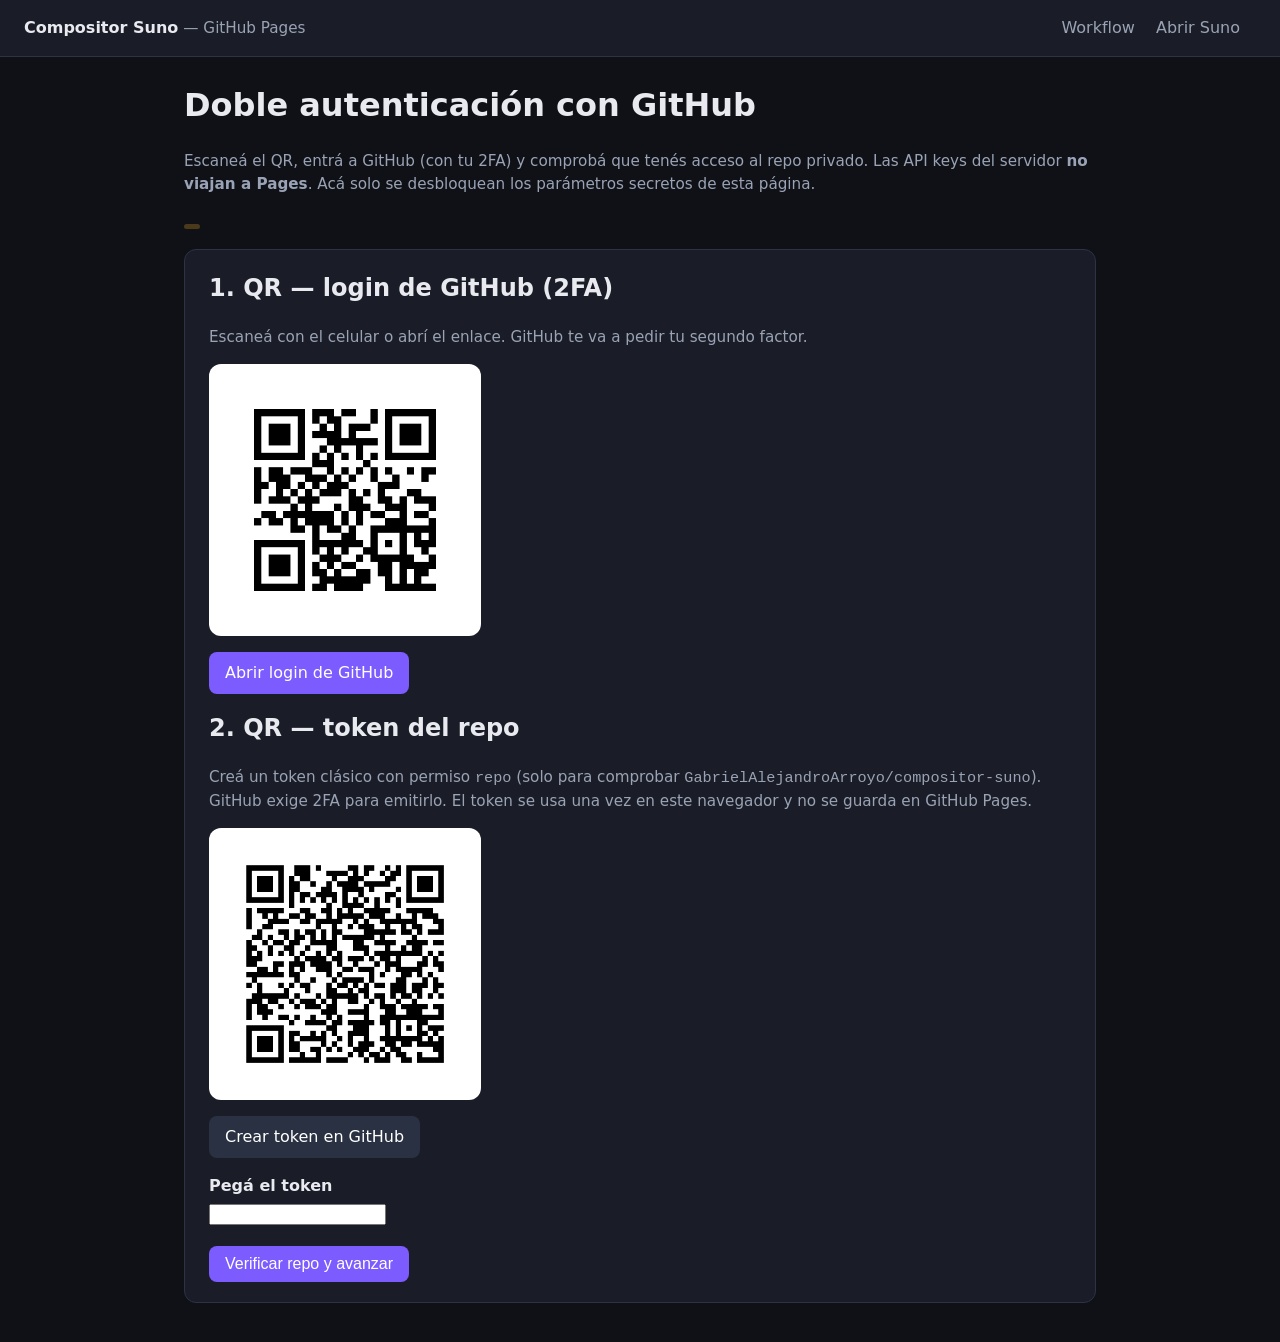
==== login.html @ 5a6c8473 "Actualizar sitio estÃ¡tico del compositor Suno" ====
<!DOCTYPE html>
<html lang="es">
<head>
  <meta charset="utf-8">
  <meta name="viewport" content="width=device-width, initial-scale=1">
  <title>Doble autenticación GitHub — Compositor Suno</title>
  <link rel="stylesheet" href="style.css">
</head>
<body>
  <header class="site-header">
    <div>
      <strong>Compositor Suno</strong>
      <span class="muted"> — GitHub Pages</span>
    </div>
    <nav>
      <a href="index.html">Workflow</a>
      <a href="https://suno.com/create" target="_blank" rel="noopener">Abrir Suno</a>
    </nav>
  </header>
  <main>
    <h1>Doble autenticación con GitHub</h1>
    <p class="muted">
      Escaneá el QR, entrá a GitHub (con tu 2FA) y comprobá que tenés acceso al repo privado.
      Las API keys del servidor <strong>no viajan a Pages</strong>. Acá solo se desbloquean los parámetros secretos de esta página.
    </p>
    <p id="auth-error" class="badge badge-warn" hidden></p>

    <section class="card qr-card" id="auth-box">
      <h2>1. QR — login de GitHub (2FA)</h2>
      <p class="muted">Escaneá con el celular o abrí el enlace. GitHub te va a pedir tu segundo factor.</p>
      <div class="qr-box">
        <img id="qr-login" src="data/qr-github-login.png" alt="QR para iniciar sesión en GitHub" width="240" height="240">
      </div>
      <p><a class="btn" id="open-github-login" href="https://github.com/login" target="_blank" rel="noopener">Abrir login de GitHub</a></p>

      <h2>2. QR — token del repo</h2>
      <p class="muted">
        Creá un token clásico con permiso <code>repo</code> (solo para comprobar
        <code id="repo-label">el repo privado</code>). GitHub exige 2FA para emitirlo.
        El token se usa una vez en este navegador y no se guarda en GitHub Pages.
      </p>
      <div class="qr-box">
        <img id="qr-token" src="data/qr-github-token.png" alt="QR para crear el token de GitHub" width="240" height="240">
      </div>
      <p><a class="btn btn-secondary" id="open-github-token" href="https://github.com/settings/tokens/new?description=compositor-suno-pages&amp;scopes=repo" target="_blank" rel="noopener">Crear token en GitHub</a></p>

      <form id="github-token-form" autocomplete="off">
        <label for="github_token">Pegá el token</label>
        <input type="password" id="github_token" name="token" autocomplete="off" spellcheck="false" required>
        <div class="actions">
          <button type="submit" class="btn" id="verify-github">Verificar repo y avanzar</button>
          <span class="muted" id="auth-status"></span>
        </div>
      </form>
    </section>

    <section class="card" id="auth-ok" hidden>
      <p>Sesión de Pages: <strong id="auth-user"></strong>. Repo verificado.</p>
      <div class="actions">
        <a class="btn" href="index.html#sec-secrets">Ir a los parámetros secretos</a>
        <button type="button" class="btn btn-secondary" id="auth-logout">Cerrar sesión</button>
      </div>
    </section>
  </main>
  <script src="pages_auth.js"></script>
  <script>
    PagesAuth.bootLogin();
  </script>
</body>
</html>
---- style.css ----
:root {
  --bg: #0f1117;
  --surface: #1a1d27;
  --border: #2d3344;
  --text: #e8eaef;
  --muted: #9aa3b5;
  --accent: #7c5cff;
  --accent-hover: #9b82ff;
  --ok: #3dd68c;
  --warn: #f5a623;
}

* {
  box-sizing: border-box;
}

body {
  margin: 0;
  font-family: "Segoe UI", system-ui, sans-serif;
  background: var(--bg);
  color: var(--text);
  line-height: 1.5;
}

a {
  color: var(--accent-hover);
}

header.site-header {
  border-bottom: 1px solid var(--border);
  background: var(--surface);
  padding: 1rem 1.5rem;
  display: flex;
  align-items: center;
  justify-content: space-between;
  gap: 1rem;
  flex-wrap: wrap;
}

header.site-header nav a {
  margin-right: 1rem;
  text-decoration: none;
  color: var(--muted);
}

header.site-header nav a:hover {
  color: var(--text);
}

main {
  max-width: 960px;
  margin: 0 auto;
  padding: 1.5rem;
}

.composer-nav {
  display: flex;
  flex-wrap: wrap;
  gap: 0.5rem;
  margin-bottom: 1rem;
  position: sticky;
  top: 0;
  z-index: 5;
  background: var(--bg);
  padding: 0.5rem 0;
  border-bottom: 1px solid var(--border);
}

.composer-nav a {
  font-size: 0.85rem;
  padding: 0.35rem 0.65rem;
  border-radius: 999px;
  background: var(--surface);
  border: 1px solid var(--border);
  text-decoration: none;
  color: var(--text);
}

.composer-nav a:hover {
  border-color: var(--accent);
}

.composer-section {
  margin-bottom: 1.5rem;
  padding-bottom: 0.5rem;
  border-bottom: 1px dashed var(--border);
}

.composer-section-highlight {
  background: #151928;
  border-radius: 12px;
  padding: 1rem 1.25rem;
  border: 1px solid #3d3560;
}

.composer-preview {
  position: sticky;
  top: 3rem;
  z-index: 4;
  margin-bottom: 1rem;
}

.preview-text {
  margin: 0;
  font-size: 0.9rem;
  white-space: pre-wrap;
  color: var(--muted);
}

.option-grid-full {
  max-height: none;
}

.card {
  background: var(--surface);
  border: 1px solid var(--border);
  border-radius: 12px;
  padding: 1.25rem 1.5rem;
  margin-bottom: 1rem;
}

h1, h2, h3 {
  margin-top: 0;
}

.muted {
  color: var(--muted);
  font-size: 0.95rem;
}

.badge {
  display: inline-block;
  padding: 0.15rem 0.5rem;
  border-radius: 999px;
  font-size: 0.8rem;
  background: #2a3142;
}

.badge-warn {
  background: #4a3a1a;
  color: var(--warn);
}

label {
  display: block;
  margin: 0.75rem 0 0.25rem;
  font-weight: 600;
}

input[type="text"],
input[type="number"],
textarea,
select {
  width: 100%;
  padding: 0.55rem 0.65rem;
  border-radius: 8px;
  border: 1px solid var(--border);
  background: #12151e;
  color: var(--text);
}

textarea {
  min-height: 100px;
  resize: vertical;
}

.row {
  display: grid;
  grid-template-columns: 1fr 1fr;
  gap: 1rem;
}

@media (max-width: 640px) {
  .row {
    grid-template-columns: 1fr;
  }
}

.btn {
  display: inline-block;
  padding: 0.55rem 1rem;
  border-radius: 8px;
  border: none;
  background: var(--accent);
  color: #fff;
  cursor: pointer;
  text-decoration: none;
  font-size: 1rem;
}

.btn:hover {
  background: var(--accent-hover);
}

.btn-secondary {
  background: #2a3142;
}

.btn-secondary:hover {
  background: #3a4358;
}

.actions {
  display: flex;
  gap: 0.75rem;
  margin-top: 1.25rem;
  flex-wrap: wrap;
}

.progress {
  display: flex;
  gap: 0.5rem;
  margin-bottom: 1rem;
}

.progress span {
  flex: 1;
  text-align: center;
  padding: 0.35rem;
  border-radius: 6px;
  background: #222733;
  font-size: 0.85rem;
  color: var(--muted);
}

.progress span.active {
  background: var(--accent);
  color: #fff;
}

.copy-block {
  position: relative;
}

.copy-block pre {
  background: #12151e;
  border: 1px solid var(--border);
  border-radius: 8px;
  padding: 1rem;
  overflow-x: auto;
  white-space: pre-wrap;
  word-break: break-word;
}

.copy-block button {
  position: absolute;
  top: 0.5rem;
  right: 0.5rem;
  font-size: 0.8rem;
  padding: 0.25rem 0.5rem;
}

.tips {
  font-size: 0.9rem;
  color: var(--muted);
  border-left: 3px solid var(--accent);
  padding-left: 0.75rem;
  margin: 1rem 0;
}

ul.checklist li {
  margin-bottom: 0.35rem;
}

.option-fieldset {
  border: 1px solid var(--border);
  border-radius: 10px;
  padding: 0.75rem 1rem 1rem;
  margin: 1rem 0;
}

.option-fieldset legend {
  padding: 0 0.35rem;
  font-weight: 600;
}

.option-grid {
  display: flex;
  flex-wrap: wrap;
  gap: 0.45rem;
  max-height: 280px;
  overflow-y: auto;
  padding: 0.25rem 0;
}

.option-grid-radio .option-chip {
  min-width: 140px;
}

.option-chip {
  display: inline-flex;
  align-items: center;
  gap: 0.35rem;
  padding: 0.35rem 0.55rem;
  border-radius: 999px;
  border: 1px solid var(--border);
  background: #12151e;
  font-size: 0.85rem;
  cursor: pointer;
}

.option-chip input {
  width: auto;
  margin: 0;
}

.option-chip:has(input:checked) {
  border-color: var(--accent);
  background: #252040;
}

.option-chip.is-probable {
  border-color: var(--ok);
}

.option-chip.is-outside {
  border-color: var(--warn);
}

.extra-input {
  margin-top: 0.65rem;
  font-size: 0.9rem;
}

.workflow-progress {
  flex-wrap: wrap;
}

.workflow-progress span {
  flex: 1 1 160px;
}

.suggestion-list {
  display: grid;
  gap: 0.6rem;
  margin-bottom: 1rem;
}

.suggestion {
  display: grid;
  grid-template-columns: auto 1fr;
  gap: 0.6rem;
  padding: 0.7rem 0.85rem;
  border: 1px solid var(--border);
  border-radius: 10px;
  background: #12151e;
  cursor: pointer;
}

.suggestion input {
  width: auto;
  margin-top: 0.3rem;
}

.suggestion p {
  margin: 0.2rem 0;
  font-size: 0.85rem;
}

.suggestion:has(input:checked) {
  border-color: var(--accent);
  background: #252040;
}

.suggestion.is-top {
  border-color: var(--ok);
}

.chips {
  display: flex;
  flex-wrap: wrap;
  gap: 0.3rem;
  margin-top: 0.35rem;
}

.chip {
  padding: 0.15rem 0.5rem;
  border-radius: 999px;
  border: 1px solid var(--border);
  font-size: 0.78rem;
  color: var(--muted);
}

.summary-list li {
  margin-bottom: 0.4rem;
}

.doc-list li {
  margin-bottom: 0.35rem;
}

.article-body h1,
.article-body h2,
.article-body h3 {
  margin-top: 1.25rem;
}

.article-body img {
  max-width: 100%;
}

.qr-card .qr-box {
  display: flex;
  justify-content: center;
  margin: 1rem 0;
  padding: 1rem;
  background: #fff;
  border-radius: 12px;
  width: fit-content;
}

.qr-card .qr-box img {
  display: block;
  width: 240px;
  height: 240px;
}
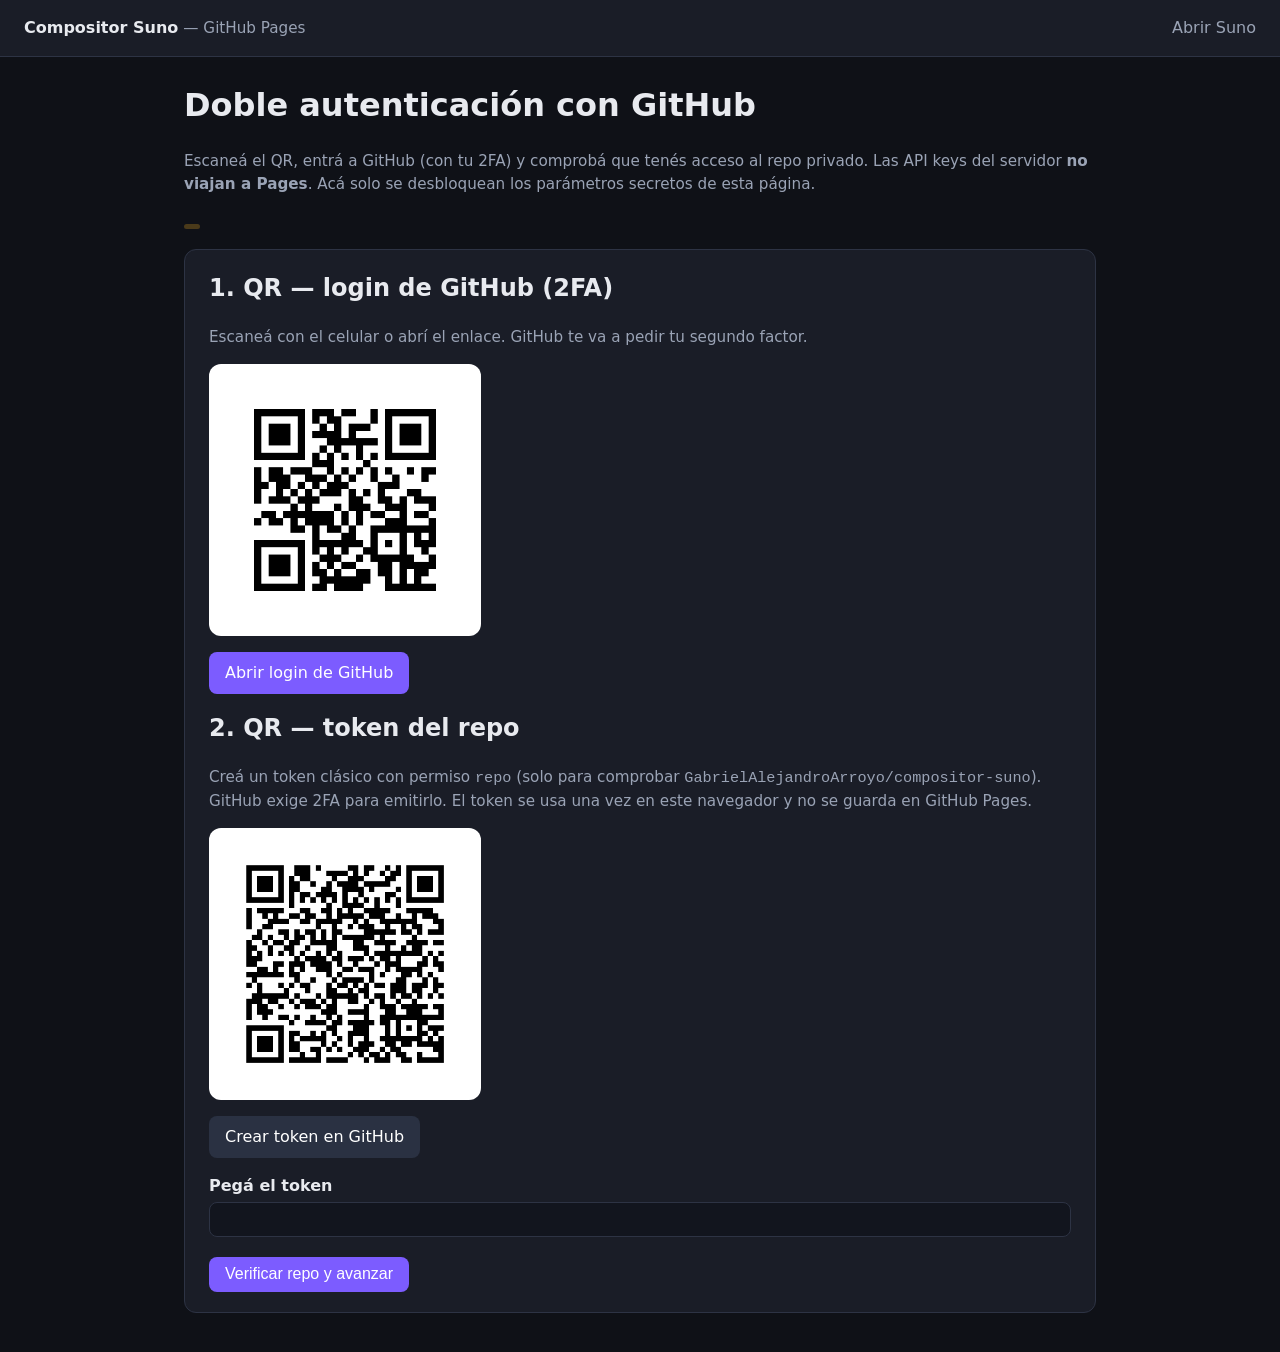
==== commit 766dfcd4: "Actualizar sitio estÃ¡tico del compositor Suno" ====
--- a/login.html
+++ b/login.html
@@ -13,7 +13,6 @@
       <span class="muted"> — GitHub Pages</span>
     </div>
     <nav>
-      <a href="index.html">Workflow</a>
       <a href="https://suno.com/create" target="_blank" rel="noopener">Abrir Suno</a>
     </nav>
   </header>
@@ -57,12 +56,12 @@
     <section class="card" id="auth-ok" hidden>
       <p>Sesión de Pages: <strong id="auth-user"></strong>. Repo verificado.</p>
       <div class="actions">
-        <a class="btn" href="index.html#sec-secrets">Ir a los parámetros secretos</a>
+        <a class="btn" href="index.html#configuracion">Ir a la configuración</a>
         <button type="button" class="btn btn-secondary" id="auth-logout">Cerrar sesión</button>
       </div>
     </section>
   </main>
-  <script src="pages_auth.js"></script>
+  <script src="pages_auth.js?v=5"></script>
   <script>
     PagesAuth.bootLogin();
   </script>
--- a/style.css
+++ b/style.css
@@ -14,6 +14,10 @@
   box-sizing: border-box;
 }
 
+html.auth-pending body {
+  visibility: hidden;
+}
+
 body {
   margin: 0;
   font-family: "Segoe UI", system-ui, sans-serif;
@@ -37,8 +41,14 @@
   flex-wrap: wrap;
 }
 
+header.site-header nav {
+  display: flex;
+  align-items: center;
+  flex-wrap: wrap;
+  gap: 0.75rem;
+}
+
 header.site-header nav a {
-  margin-right: 1rem;
   text-decoration: none;
   color: var(--muted);
 }
@@ -149,6 +159,7 @@
 
 input[type="text"],
 input[type="number"],
+input[type="password"],
 textarea,
 select {
   width: 100%;
@@ -173,6 +184,43 @@
 @media (max-width: 640px) {
   .row {
     grid-template-columns: 1fr;
+  }
+}
+
+@media (max-width: 768px) {
+  header.site-header {
+    padding: 0.65rem 1rem;
+  }
+
+  header.site-header .site-header-tagline {
+    display: none;
+  }
+
+  header.site-header nav {
+    gap: 0.5rem;
+    font-size: 0.9rem;
+  }
+
+  main {
+    padding: 1rem;
+  }
+
+  .qr-card .actions .btn,
+  .qr-card .btn,
+  .login-actions .btn {
+    display: block;
+    width: 100%;
+    min-height: 44px;
+    text-align: center;
+  }
+
+  .settings-panel {
+    padding: 1rem 1rem calc(1.5rem + env(safe-area-inset-bottom, 0px));
+  }
+
+  .settings-panel .btn {
+    min-height: 44px;
+    width: 100%;
   }
 }
 
@@ -414,3 +462,81 @@
   width: 240px;
   height: 240px;
 }
+
+.gear-btn {
+  display: inline-flex;
+  align-items: center;
+  justify-content: center;
+  width: 2.4rem;
+  height: 2.4rem;
+  border-radius: 999px;
+  border: 1px solid var(--border);
+  background: #12151e;
+  color: var(--text);
+  cursor: pointer;
+  text-decoration: none;
+  padding: 0;
+}
+
+.gear-btn:hover,
+.gear-btn:focus-visible {
+  border-color: var(--accent);
+  color: #fff;
+  background: #252040;
+}
+
+.settings-overlay {
+  position: fixed;
+  inset: 0;
+  background: rgba(8, 10, 16, 0.62);
+  z-index: 40;
+  display: flex;
+  justify-content: flex-end;
+}
+
+.settings-overlay[hidden] {
+  display: none;
+}
+
+.settings-panel {
+  width: min(440px, 100%);
+  height: 100%;
+  overflow: auto;
+  background: var(--bg);
+  border-left: 1px solid var(--border);
+  padding: 1.25rem 1.25rem 2rem;
+  box-shadow: -12px 0 40px rgba(0, 0, 0, 0.35);
+}
+
+.settings-panel-head {
+  display: flex;
+  align-items: center;
+  justify-content: space-between;
+  gap: 1rem;
+  margin-bottom: 1rem;
+}
+
+.settings-panel-head h2 {
+  margin: 0;
+  font-size: 1.15rem;
+}
+
+.icon-close {
+  width: 2rem;
+  height: 2rem;
+  border: 1px solid var(--border);
+  border-radius: 8px;
+  background: var(--surface);
+  color: var(--text);
+  font-size: 1.35rem;
+  line-height: 1;
+  cursor: pointer;
+}
+
+.icon-close:hover {
+  border-color: var(--accent);
+}
+
+body.settings-open {
+  overflow: hidden;
+}
